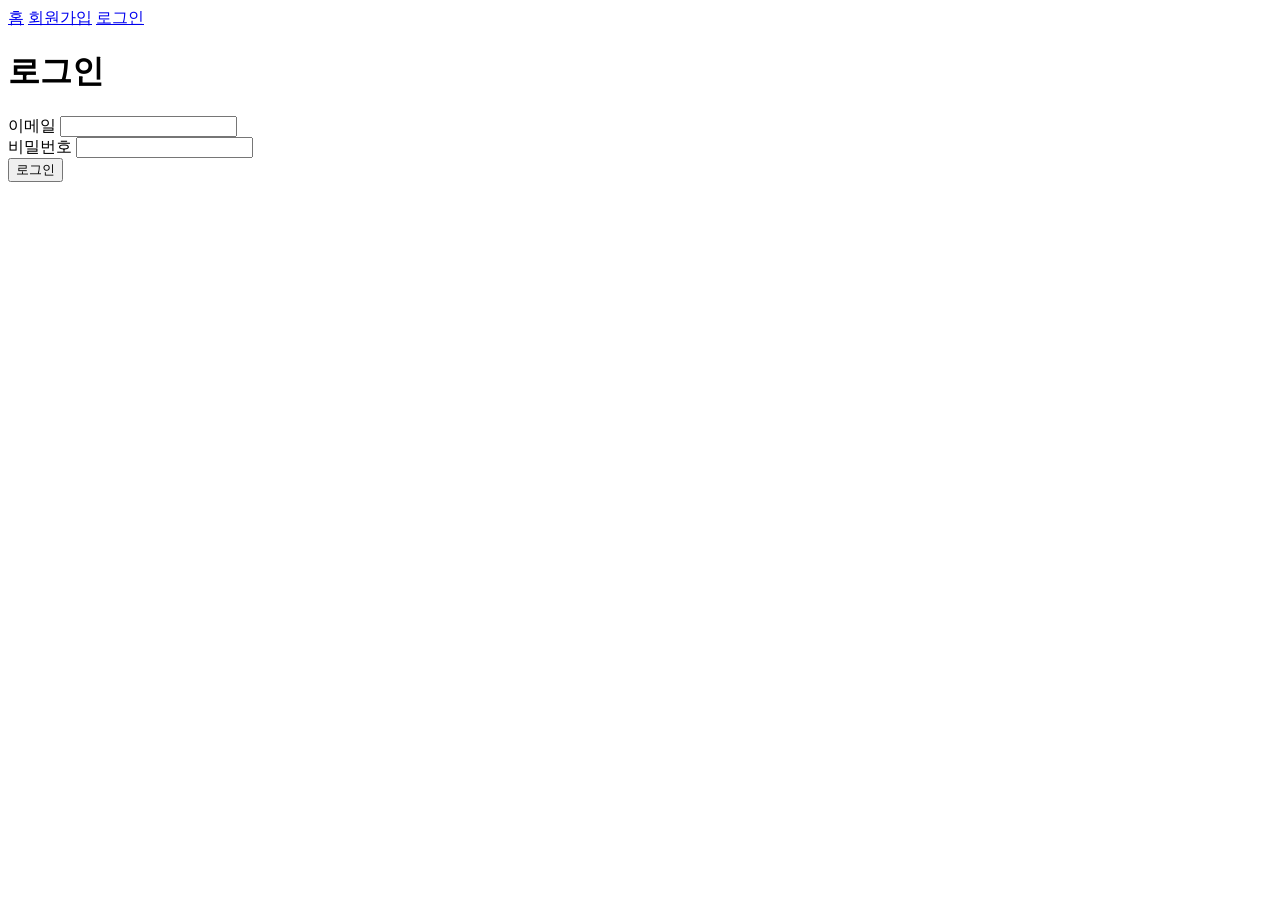
==== src/login.html @ 91bc4085 "feat: 로그인 페이지 및 토큰 저장 처리" ====
<!DOCTYPE html>
<html lang="ko">
<head>
  <meta charset="UTF-8" />
  <title>로그인 | endpointproject</title>
</head>
<body>
  <header>
    <nav>
      <a href="./index.html">홈</a>
      <a id="nav-signup-link" href="./signup.html">회원가입</a>
      <a id="nav-login-link" href="./login.html">로그인</a>
      <a id="nav-mypage-link" href="./mypage.html">내 정보</a>
      <button id="nav-logout-btn" type="button">로그아웃</button>
    </nav>
  </header>

  <main>
    <h1>로그인</h1>
    <form id="login-form">
      <div>
        <label for="email">이메일</label>
        <input type="email" id="email" name="email" required />
      </div>
      <div>
        <label for="password">비밀번호</label>
        <input type="password" id="password" name="password" required />
      </div>
      <button type="submit">로그인</button>
    </form>
    <p id="login-message" role="status"></p>
  </main>

  <script src="./js/commom.js"></script>
  <script src="./js/login.js"></script>
</body>
</html>
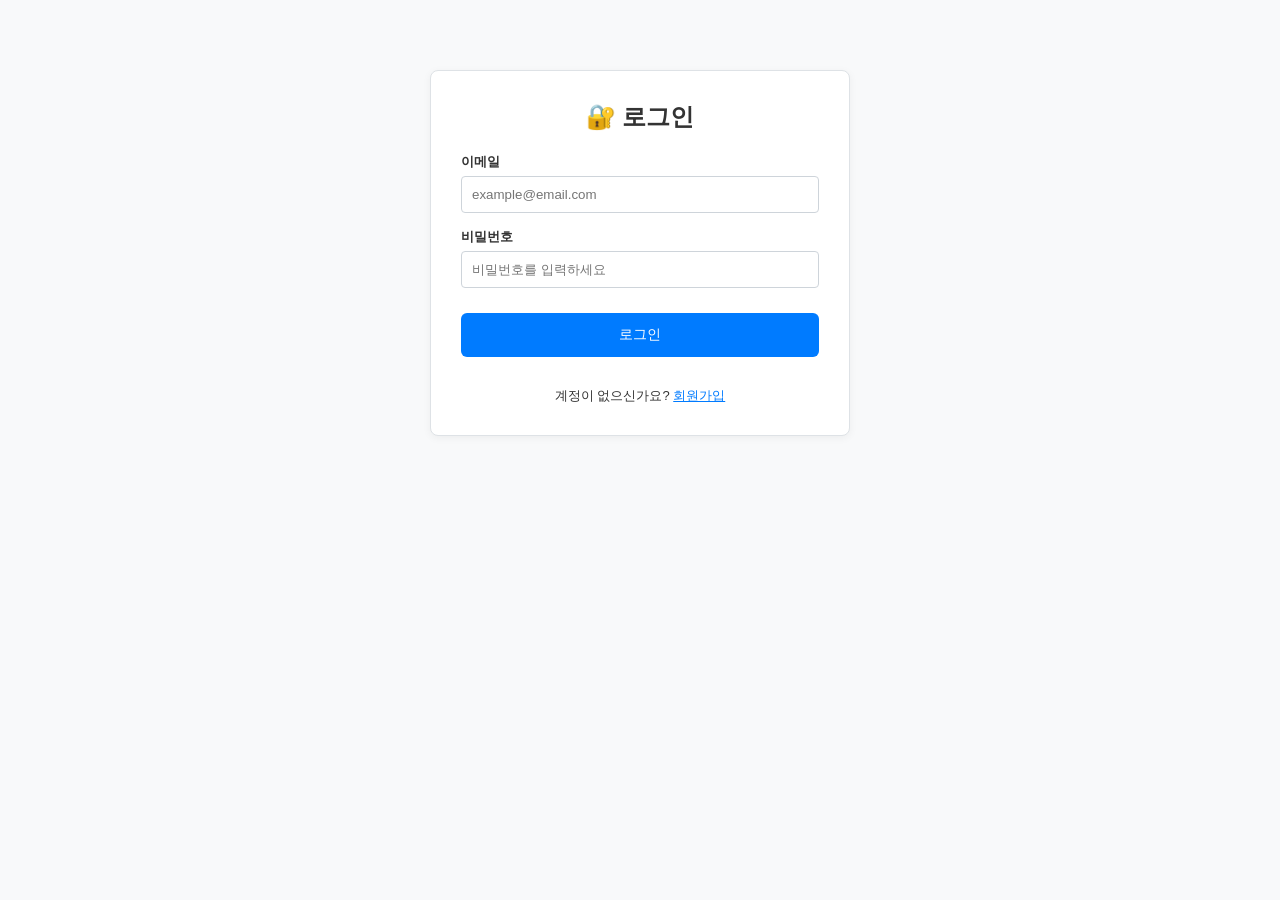
==== commit 9fe90373: "fix:최신 main 병합 완료" ====
--- a/src/login.html
+++ b/src/login.html
@@ -1,37 +1,41 @@
 <!DOCTYPE html>
 <html lang="ko">
 <head>
-  <meta charset="UTF-8" />
-  <title>로그인 | endpointproject</title>
+  <meta charset="UTF-8">
+  <meta name="viewport" content="width=device-width, initial-scale=1.0">
+  <title>로그인</title>
+  <link rel="stylesheet" href="css/style.css">
 </head>
 <body>
-  <header>
-    <nav>
-      <a href="./index.html">홈</a>
-      <a id="nav-signup-link" href="./signup.html">회원가입</a>
-      <a id="nav-login-link" href="./login.html">로그인</a>
-      <a id="nav-mypage-link" href="./mypage.html">내 정보</a>
-      <button id="nav-logout-btn" type="button">로그아웃</button>
-    </nav>
-  </header>
+  <div class="container">
+    <div class="form-container">
+      <h2 style="text-align: center; margin-bottom: 20px;">🔐 로그인</h2>
+      
+      <form id="login-form">
+        <div class="input-group">
+          <label for="login-email">이메일</label>
+          <input type="email" id="login-email" required placeholder="example@email.com">
+        </div>
+        <div class="input-group">
+          <label for="login-password">비밀번호</label>
+          <input type="password" id="login-password" required placeholder="비밀번호를 입력하세요">
+        </div>
+        <button type="submit" class="btn btn-primary" style="width: 100%; padding: 12px; margin-top: 10px;">로그인</button>
+      </form>
 
-  <main>
-    <h1>로그인</h1>
-    <form id="login-form">
-      <div>
-        <label for="email">이메일</label>
-        <input type="email" id="email" name="email" required />
-      </div>
-      <div>
-        <label for="password">비밀번호</label>
-        <input type="password" id="password" name="password" required />
-      </div>
-      <button type="submit">로그인</button>
-    </form>
-    <p id="login-message" role="status"></p>
-  </main>
+      <div id="login-msg" class="status-msg" style="padding: 15px 0;"></div>
+      <p style="text-align: center; font-size: 13px;">계정이 없으신가요? <a href="signup.html" style="color: #007bff;">회원가입</a></p>
+    </div>
+  </div>
 
-  <script src="./js/commom.js"></script>
-  <script src="./js/login.js"></script>
+  <script src="js/commom.js"></script>
+  <script>
+    document.getElementById("login-form").addEventListener("submit", async (e) => {
+      e.preventDefault();
+      const email = document.getElementById("login-email").value;
+      const password = document.getElementById("login-password").value;
+      await handleLogin(email, password);
+    });
+  </script>
 </body>
-</html>
+</html>
--- a/src/css/style.css
+++ b/src/css/style.css
@@ -0,0 +1,167 @@
+* {
+  box-sizing: border-box;
+  margin: 0;
+  padding: 0;
+}
+
+body {
+  font-family: -apple-system, BlinkMacSystemFont, "Segoe UI", Roboto, Arial, sans-serif;
+  background-color: #f8f9fa;
+  color: #333;
+}
+
+.container {
+  max-width: 1000px;
+  margin: 0 auto;
+  padding: 20px;
+}
+
+/* 네비게이션 헤더 */
+.header {
+  background-color: #ffffff;
+  border-bottom: 1px solid #e9ecef;
+  padding: 12px 20px;
+}
+
+.header-container {
+  max-width: 1000px;
+  margin: 0 auto;
+  display: flex;
+  justify-content: space-between;
+  align-items: center;
+}
+
+.logo {
+  cursor: pointer;
+  color: #007bff;
+}
+
+/* 버튼 */
+.btn {
+  padding: 8px 14px;
+  border-radius: 6px;
+  border: 1px solid transparent;
+  font-size: 14px;
+  cursor: pointer;
+  transition: 0.2s;
+}
+
+.btn-primary { background-color: #007bff; color: white; }
+.btn-primary:hover { background-color: #0056b3; }
+
+.btn-secondary { background-color: #6c757d; color: white; }
+.btn-secondary:hover { background-color: #545b62; }
+
+.btn-outline { background-color: transparent; border-color: #ccc; color: #333; }
+.btn-outline:hover { background-color: #f1f3f5; }
+
+/* 배너 & 검색 필터 */
+.banner {
+  margin: 20px 0;
+  text-align: center;
+}
+
+.search-filter-box {
+  display: flex;
+  gap: 10px;
+  margin-bottom: 25px;
+}
+
+.form-select, .form-input {
+  padding: 10px;
+  border: 1px solid #ced4da;
+  border-radius: 6px;
+  font-size: 14px;
+}
+
+.form-input {
+  flex: 1;
+}
+
+/* 상품 카드 그리드 */
+.product-grid {
+  display: grid;
+  grid-template-columns: repeat(auto-fill, minmax(220px, 1fr));
+  gap: 20px;
+}
+
+.product-card {
+  background: white;
+  border: 1px solid #dee2e6;
+  border-radius: 8px;
+  padding: 16px;
+  cursor: pointer;
+  transition: transform 0.2s, box-shadow 0.2s;
+}
+
+.product-card:hover {
+  transform: translateY(-4px);
+  box-shadow: 0 6px 12px rgba(0,0,0,0.08);
+}
+
+.category-tag {
+  display: inline-block;
+  font-size: 12px;
+  background-color: #e9ecef;
+  color: #495057;
+  padding: 2px 8px;
+  border-radius: 4px;
+  margin-bottom: 8px;
+}
+
+.product-title {
+  font-size: 16px;
+  margin-bottom: 10px;
+}
+
+.price {
+  font-size: 16px;
+  font-weight: bold;
+  color: #e63946;
+}
+
+.stock {
+  font-size: 13px;
+  color: #6c757d;
+  margin-top: 4px;
+}
+
+/* 상태 메시지 */
+.status-msg {
+  text-align: center;
+  padding: 30px;
+  font-size: 15px;
+  color: #6c757d;
+}
+
+/* 폼 & 상세 공통 박스 */
+.form-container, .detail-container {
+  background: white;
+  padding: 30px;
+  border-radius: 8px;
+  border: 1px solid #dee2e6;
+  box-shadow: 0 2px 8px rgba(0,0,0,0.05);
+}
+
+.form-container {
+  max-width: 420px;
+  margin: 50px auto;
+}
+
+.input-group {
+  margin-bottom: 15px;
+}
+
+.input-group label {
+  display: block;
+  font-weight: bold;
+  font-size: 13px;
+  margin-bottom: 5px;
+}
+
+.input-group input {
+  width: 100%;
+  padding: 10px;
+  border: 1px solid #ced4da;
+  border-radius: 4px;
+}
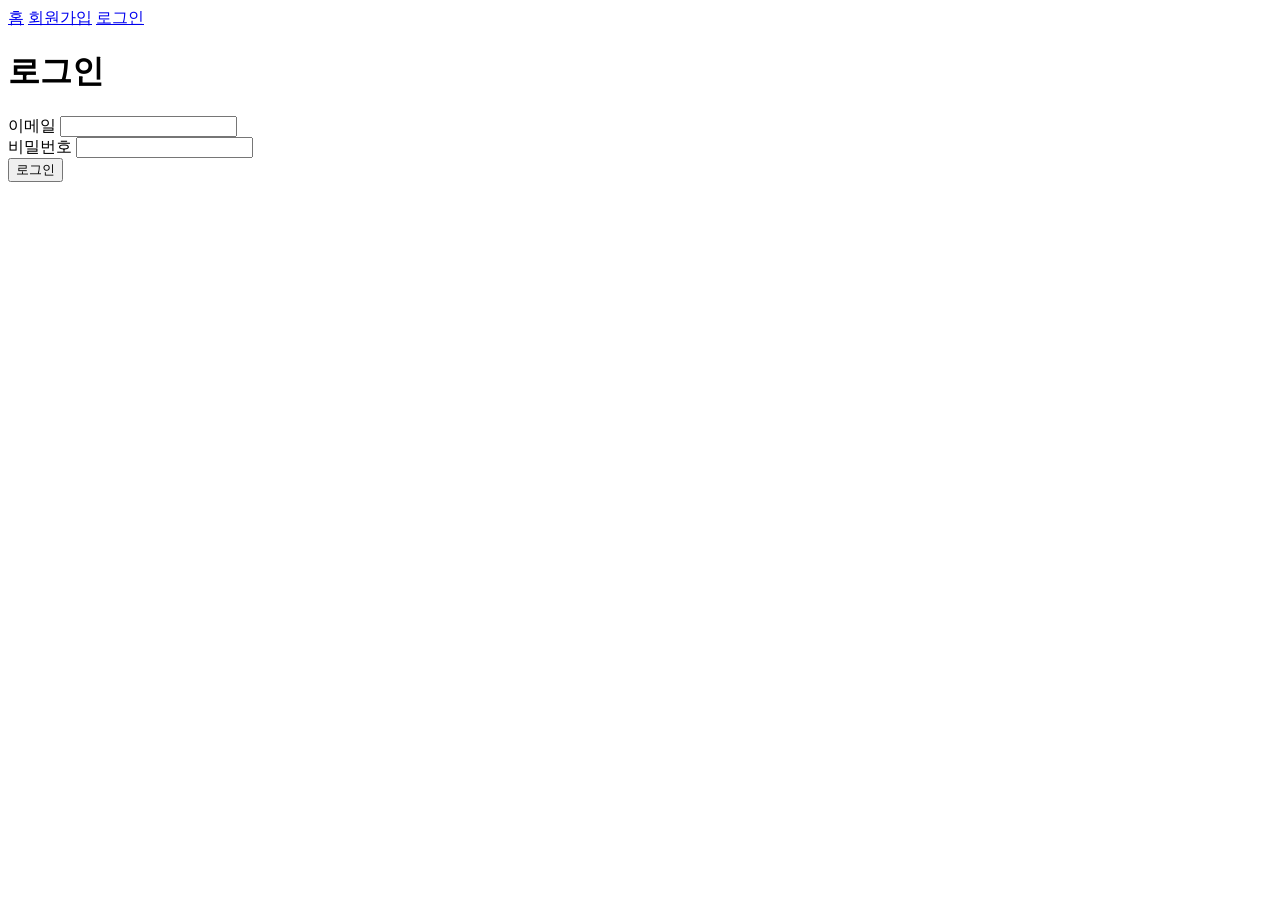
==== commit 7817b6bd: "Merge branch 'main' of https://github.com/dangerousmankim/mynewteam" ====
--- a/src/login.html
+++ b/src/login.html
@@ -1,41 +1,37 @@
 <!DOCTYPE html>
 <html lang="ko">
 <head>
-  <meta charset="UTF-8">
-  <meta name="viewport" content="width=device-width, initial-scale=1.0">
-  <title>로그인</title>
-  <link rel="stylesheet" href="css/style.css">
+  <meta charset="UTF-8" />
+  <title>로그인 | endpointproject</title>
 </head>
 <body>
-  <div class="container">
-    <div class="form-container">
-      <h2 style="text-align: center; margin-bottom: 20px;">🔐 로그인</h2>
-      
-      <form id="login-form">
-        <div class="input-group">
-          <label for="login-email">이메일</label>
-          <input type="email" id="login-email" required placeholder="example@email.com">
-        </div>
-        <div class="input-group">
-          <label for="login-password">비밀번호</label>
-          <input type="password" id="login-password" required placeholder="비밀번호를 입력하세요">
-        </div>
-        <button type="submit" class="btn btn-primary" style="width: 100%; padding: 12px; margin-top: 10px;">로그인</button>
-      </form>
+  <header>
+    <nav>
+      <a href="./index.html">홈</a>
+      <a id="nav-signup-link" href="./signup.html">회원가입</a>
+      <a id="nav-login-link" href="./login.html">로그인</a>
+      <a id="nav-mypage-link" href="./mypage.html">내 정보</a>
+      <button id="nav-logout-btn" type="button">로그아웃</button>
+    </nav>
+  </header>
 
-      <div id="login-msg" class="status-msg" style="padding: 15px 0;"></div>
-      <p style="text-align: center; font-size: 13px;">계정이 없으신가요? <a href="signup.html" style="color: #007bff;">회원가입</a></p>
-    </div>
-  </div>
+  <main>
+    <h1>로그인</h1>
+    <form id="login-form">
+      <div>
+        <label for="email">이메일</label>
+        <input type="email" id="email" name="email" required />
+      </div>
+      <div>
+        <label for="password">비밀번호</label>
+        <input type="password" id="password" name="password" required />
+      </div>
+      <button type="submit">로그인</button>
+    </form>
+    <p id="login-message" role="status"></p>
+  </main>
 
-  <script src="js/commom.js"></script>
-  <script>
-    document.getElementById("login-form").addEventListener("submit", async (e) => {
-      e.preventDefault();
-      const email = document.getElementById("login-email").value;
-      const password = document.getElementById("login-password").value;
-      await handleLogin(email, password);
-    });
-  </script>
+  <script src="./js/commom.js"></script>
+  <script src="./js/login.js"></script>
 </body>
-</html>+</html>
